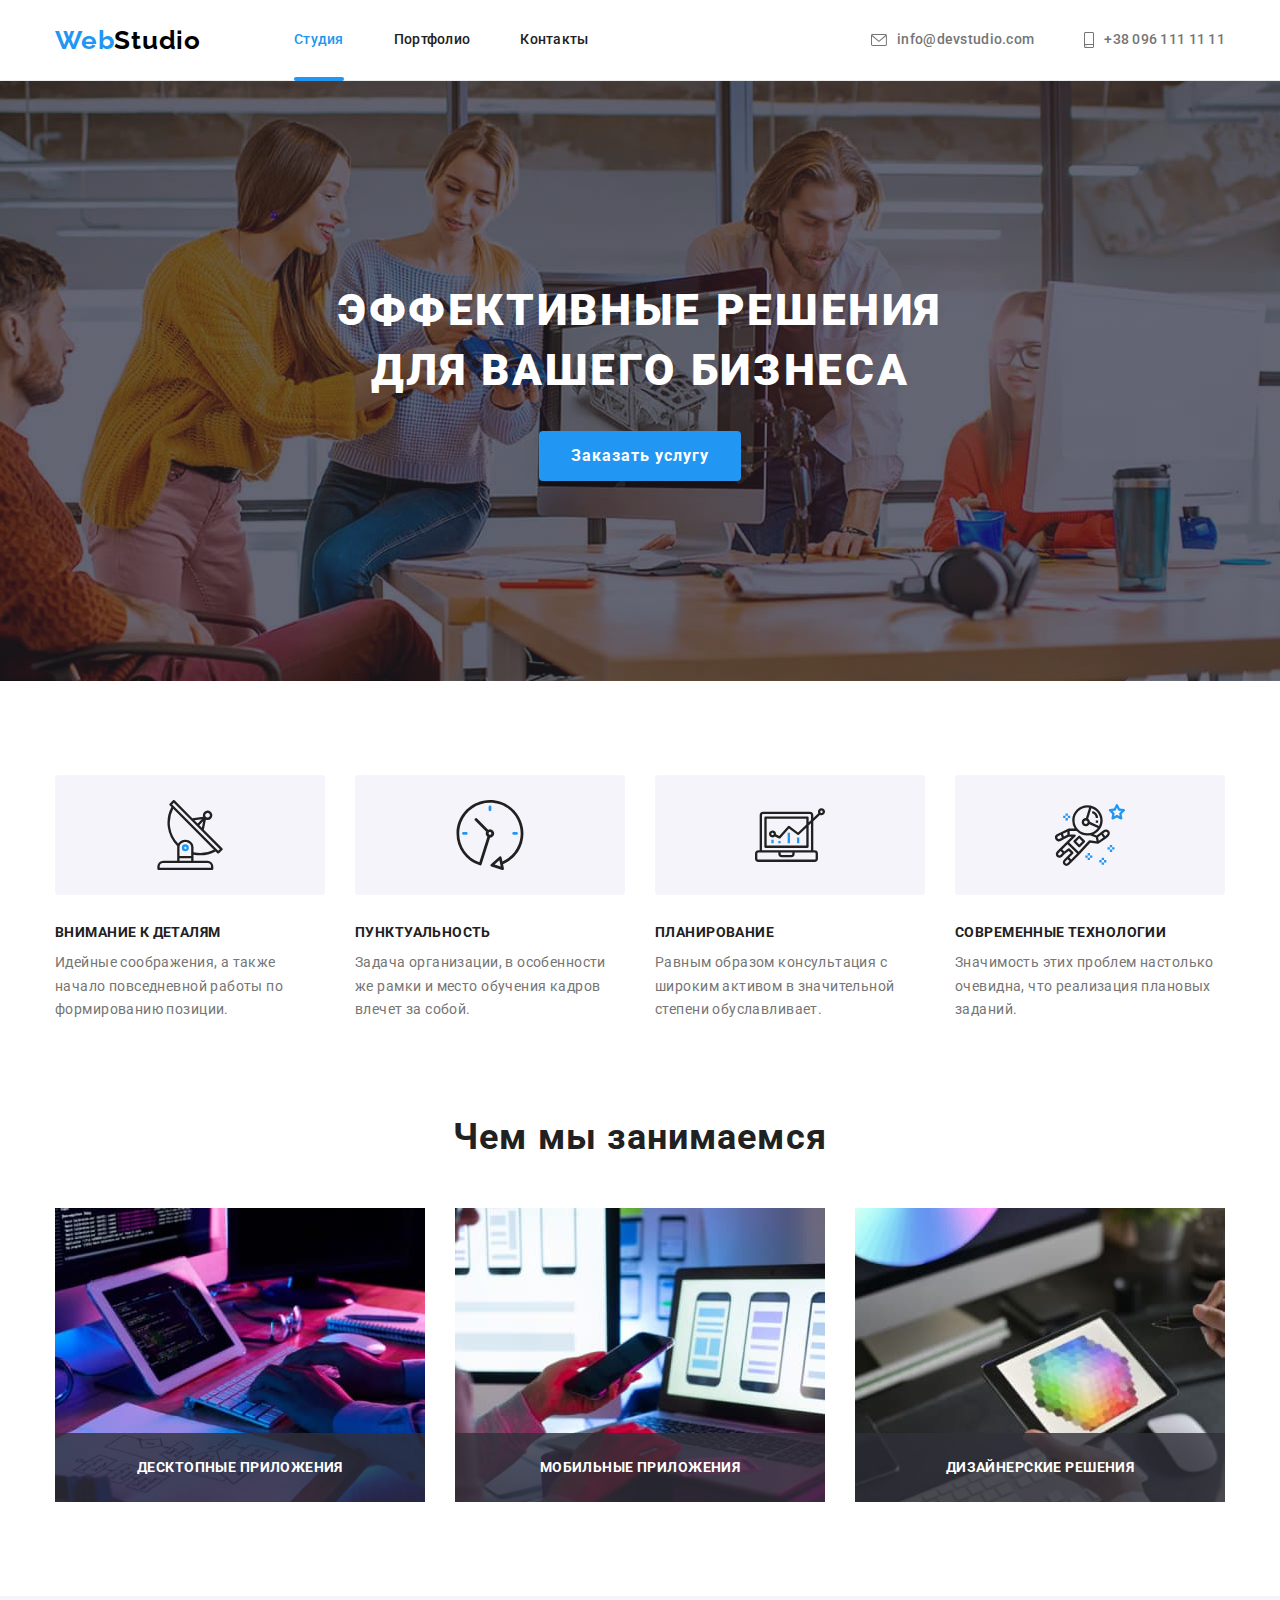
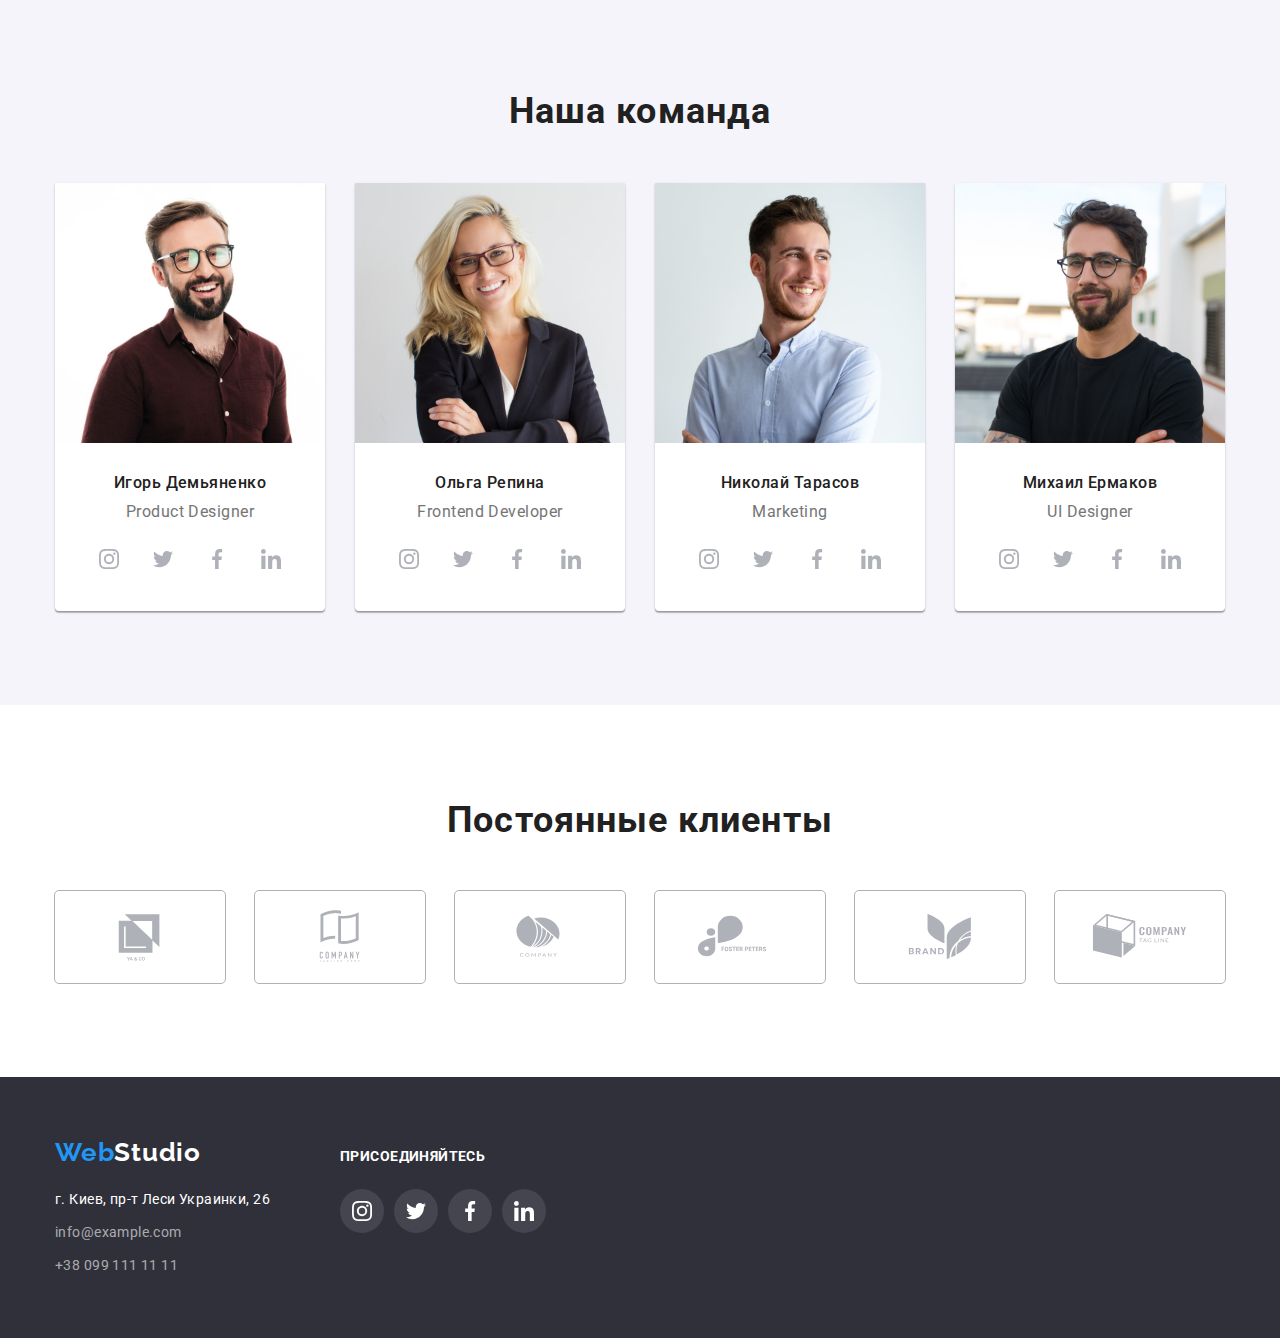
==== index.html @ f5978f8e "add files from previous home-work" ====
<!DOCTYPE html>
<html lang="ru">
<head>
    <meta charset="UTF-8">
    <meta http-equiv="X-UA-Compatible" content="IE=edge">
    <meta name="viewport" content="width=device-width, initial-scale=1.0">
    <title>Студия</title>
    <link rel="preconnect" href="https://fonts.googleapis.com">
    <link rel="preconnect" href="https://fonts.gstatic.com" crossorigin>
    <link href="https://fonts.googleapis.com/css2?family=Raleway:wght@700&family=Roboto:wght@400;500;700;900&display=swap"
        rel="stylesheet">
    <link rel="stylesheet" href="https://cdnjs.cloudflare.com/ajax/libs/modern-normalize/1.1.0/modern-normalize.css"
        integrity="sha512-Y0MM+V6ymRKN2zStTqzQ227DWhhp4Mzdo6gnlRnuaNCbc+YN/ZH0sBCLTM4M0oSy9c9VKiCvd4Jk44aCLrNS5Q=="
        crossorigin="anonymous" referrerpolicy="no-referrer" />
    <link rel="stylesheet" href="./css/styles.css" />
</head>
<body>
    <!--Шапка документа-->
    <header class="header">
        <div class="container container-header">
            <nav class="header-nav">
                <a lang=en class="link header-logo" href="/"> <span class="web-logo">Web</span>Studio</a>
                <ul class="list site-nav-list">
                    <li class="item header-item"><a class="link header-link header-link-active" href="./index.html">Студия</a></li>
                    <li class="item header-item"><a class="link header-link" href="./portfolio.html">Портфолио</a></li>
                    <li class="item header-item"><a class="link header-link" href="#contacts">Контакты</a></li>
                </ul>
            </nav>
            <a class="link link-contacts-header" href="mailto:info@devstudio.com">
                <svg class="contacts-header-icon" width="16" height="12">
                    <use href="./images/icons.svg#icon-envelope">
                    </use>
                </svg>
                info@devstudio.com</a>
            <a class="link link-contacts-header" href="tel:+380961111111 ">
                <svg class="contacts-header-icon" width="10" height="16">
                    <use href="./images/icons.svg#icon-smartphone">
                    </use>
                </svg>
                +38 096 111 11 11</a>
        </div>
    </header>
    <main class="main">
        <!--Герой-->
        <section class="section hero">
            <div class="container">
                <h1 class="hero-h1">Эффективные решения для вашего бизнеса</h1>
                <button type="button" class="btn hero-btn" data-modal-open>Заказать услугу</button>
            </div>
        </section>
        <!--Преимущества-->
        <section class="section advantages">
            <div class="container">
                <h2 class="visually-hidden">Наши преимущества</h2>
                <ul class="list advantages-list">
                    <li class="item advantages-item">
                        <div class="icon-container">
                            <svg class="advantages-icon" width="70" height="70">
                                <use href="./images/icons.svg#icon-antenna">
                                </use>
                            </svg>
                        </div>
                        <h3 class="advantages-title">Внимание к деталям</h3>
                        <p class="advantages-paragraph">Идейные соображения, а также начало повседневной работы по формированию позиции.</p>
                    </li>
                    <li class="item advantages-item">
                        <div class="icon-container">
                            <svg class="advantages-icon" width="70" height="70">
                                <use href="./images/icons.svg#icon-clock">
                                </use>
                            </svg>
                        </div>
                        <h3 class="advantages-title">Пунктуальность</h3>
                        <p class="advantages-paragraph">Задача организации, в особенности же рамки и место обучения кадров влечет за собой.</p>
                    </li>
                    <li class="item advantages-item">
                        <div class="icon-container">
                            <svg class="advantages-icon" width="70" height="70">
                                <use href="./images/icons.svg#icon-diagram">
                                </use>
                            </svg>
                        </div>
                        <h3 class="advantages-title">Планирование</h3>
                        <p class="advantages-paragraph">Равным образом консультация с широким активом в значительной степени обуславливает.</p>
                    </li>
                    <li class="item advantages-item">
                        <div class="icon-container">
                            <svg class="advantages-icon" width="70" height="70">
                                <use href="./images/icons.svg#icon-astronaut">
                                </use>
                            </svg>
                        </div>
                        <h3 class="advantages-title">Современные технологии</h3>
                        <p class="advantages-paragraph">Значимость этих проблем настолько очевидна, что реализация плановых заданий.</p>
                    </li>
                </ul>
            </div>
        </section>
        <!--Чем занимаемся-->
        <section class="section what-we-do">
            <div class="container">
                <h2 class="what-we-do-title">Чем мы занимаемся</h2>
                <ul class="list what-we-do-list">
                    <li class="item what-we-do-item">
                        <img src="images/1.jpg" alt="код" width="370">
                        <p class="what-we-do-text">
                            Десктопные приложения
                        </p>
                    </li>
                    <li class="item what-we-do-item">
                        <img src="./images/2.jpg" alt="макет" width="370">
                        <p class="what-we-do-text">
                            Мобильные приложения
                        </p>
                    </li>
                    <li class="item what-we-do-item">
                        <img src="./images/3.jpg" alt="палитра" width="370">
                        <p class="what-we-do-text">
                            Дизайнерские решения
                        </p>
                    </li>
                </ul>
            </div>
        </section>
        <!--Команда-->
        <section class="section our-team">
            <div class="container">
                <h2 class="our-team-title">Наша команда</h2>
                <ul class="list our-team-list">
                    <li class="item our-team-item">
                        <img src="./images/crew-member-1.jpg" alt="Член команды №1" width="270">
                        <h3 class="our-team-member-name">Игорь Демьяненко</h3>
                        <p lang="en" class="our-team-member-profession">Product Designer<p>
                        <ul class="list team-social-list">
                            <li class="item team-social-item">
                                <a class="team-social-link" href="https://www.instagram.com/" target="_blank" rel="noopener noreferrer">
                                    <svg class="team-social-icon" width="20" height="20">
                                        <use href="images/icons.svg#icon-instagram"></use>
                                    </svg>
                                </a>
                            </li>
                            <li class="item team-social-item">
                                <a class="team-social-link" href="https://twitter.com/" target="_blank" rel="noopener noreferrer">
                                    <svg class="team-social-icon" width="20" height="20">
                                        <use href="images/icons.svg#icon-twitter"></use>
                                    </svg>
                                </a>
                            </li>
                            <li class="item team-social-item">
                                <a class="team-social-link" href="https://www.facebook.com/" target="_blank" rel="noopener noreferrer">
                                    <svg class="team-social-icon" width="20" height="20">
                                        <use href="images/icons.svg#icon-facebook"></use>
                                    </svg>
                                </a>
                            </li>
                            <li class="item team-social-item">
                                <a class="team-social-link" href="https://www.linkedin.com/" target="_blank" rel="noopener noreferrer">
                                    <svg class="team-social-icon" width="20" height="20">
                                        <use href="images/icons.svg#icon-linkedin"></use>
                                    </svg>
                                </a>
                            </li>
                        </ul>
                    </li>
                    <li class="item our-team-item">
                        <img src="./images/crew-member-2.jpg" alt="Член команды №2" width="270">
                        <h3 class="our-team-member-name">Ольга Репина</h3>
                        <p lang="en" class="our-team-member-profession">Frontend Developer</p>
                        <ul class="list team-social-list">
                            <li class="item team-social-item">
                                <a class="team-social-link" href="https://www.instagram.com/" target="_blank" rel="noopener noreferrer">
                                    <svg class="team-social-icon" width="20" height="20">
                                        <use href="images/icons.svg#icon-instagram"></use>
                                    </svg>
                                </a>
                            </li>
                            <li class="item team-social-item">
                                <a class="team-social-link" href="https://twitter.com/" target="_blank" rel="noopener noreferrer">
                                    <svg class="team-social-icon" width="20" height="20">
                                        <use href="images/icons.svg#icon-twitter"></use>
                                    </svg>
                                </a>
                            </li>
                            <li class="item team-social-item">
                                <a class="team-social-link" href="https://www.facebook.com/" target="_blank" rel="noopener noreferrer">
                                    <svg class="team-social-icon" width="20" height="20">
                                        <use href="images/icons.svg#icon-facebook"></use>
                                    </svg>
                                </a>
                            </li>
                            <li class="item team-social-item">
                                <a class="team-social-link" href="https://www.linkedin.com/" target="_blank" rel="noopener noreferrer">
                                    <svg class="team-social-icon" width="20" height="20">
                                        <use href="images/icons.svg#icon-linkedin"></use>
                                    </svg>
                                </a>
                        </li>
                        </ul>
                    </li>
                    <li class="item our-team-item">
                        <img src="./images/crew-member-3.jpg" alt="Член команды №3" width="270">
                        <h3 class="our-team-member-name">Николай Тарасов</h3>
                        <p lang="en" class="our-team-member-profession">Marketing</p>
                        <ul class="list team-social-list">
                            <li class="item team-social-item">
                                <a class="team-social-link" href="https://www.instagram.com/" target="_blank" rel="noopener noreferrer">
                                    <svg class="team-social-icon" width="20" height="20">
                                        <use href="images/icons.svg#icon-instagram"></use>
                                    </svg>
                                </a>
                            </li>
                            <li class="item team-social-item">
                                <a class="team-social-link" href="https://twitter.com/" target="_blank" rel="noopener noreferrer">
                                    <svg class="team-social-icon" width="20" height="20">
                                        <use href="images/icons.svg#icon-twitter"></use>
                                    </svg>
                                </a>
                            </li>
                            <li class="item team-social-item">
                                <a class="team-social-link" href="https://www.facebook.com/" target="_blank" rel="noopener noreferrer">
                                    <svg class="team-social-icon" width="20" height="20">
                                        <use href="images/icons.svg#icon-facebook"></use>
                                    </svg>
                                </a>
                            </li>
                            <li class="item team-social-item">
                                <a class="team-social-link" href="https://www.linkedin.com/" target="_blank" rel="noopener noreferrer">
                                    <svg class="team-social-icon" width="20" height="20">
                                        <use href="images/icons.svg#icon-linkedin"></use>
                                    </svg>
                                </a>
                            </li>
                        </ul>
                    </li>
                    <li class="item our-team-item">
                        <img src="./images/crew-member-4.jpg" alt="Член команды №4" width="270">
                        <h3 class="our-team-member-name">Михаил Ермаков</h3>
                        <p lang="en" class="our-team-member-profession">UI Designer</p>
                        <ul class="list team-social-list">
                            <li class="item team-social-item">
                                <a class="team-social-link" href="https://www.instagram.com/" target="_blank" rel="noopener noreferrer">
                                    <svg class="team-social-icon" width="20" height="20">
                                        <use href="images/icons.svg#icon-instagram"></use>
                                    </svg>
                                </a>
                            </li>
                            <li class="item team-social-item">
                                <a class="team-social-link" href="https://twitter.com/" target="_blank" rel="noopener noreferrer">
                                    <svg class="team-social-icon" width="20" height="20">
                                        <use href="images/icons.svg#icon-twitter"></use>
                                    </svg>
                                </a>
                            </li>
                            <li class="item team-social-item">
                                <a class="team-social-link" href="https://www.facebook.com/" target="_blank" rel="noopener noreferrer">
                                    <svg class="team-social-icon" width="20" height="20">
                                        <use href="images/icons.svg#icon-facebook"></use>
                                    </svg>
                                </a>
                            </li>
                            <li class="item team-social-item">
                                <a class="team-social-link" href="https://www.linkedin.com/" target="_blank" rel="noopener noreferrer">
                                    <svg class="team-social-icon" width="20" height="20">
                                        <use href="images/icons.svg#icon-linkedin"></use>
                                    </svg>
                                </a>
                            </li>
                        </ul>
                    </li>
                </ul>
            </div>
        </section>
        <!--Клиенты-->
        <section class="section clients">
            <div class="container">
                <h2 class="clients-title">Постоянные клиенты</h2>
                <ul class="list clients-list">
                    <li class="item clients-item">
                        <a class ="link clients-link" href="/" target="_blank" rel="noopener noreferrer">
                             <svg class="clients-icon" width="106" height="60">
                                <use href="./images/icons.svg#icon-ya-and-co"></use>
                            </svg>
                        </a>
                    </li>
                    <li class="item clients-item">
                        <a class="link clients-link" href="/" target="_blank" rel="noopener noreferrer">
                            <svg class="clients-icon" width="106" height="60">
                                <use href="./images/icons.svg#icon-tag-line-here"></use>
                            </svg>
                        </a>
                    </li><li class="item clients-item">
                        <a class="link clients-link" href="/" target="_blank" rel="noopener noreferrer">
                            <svg class="clients-icon" width="106" height="60">
                                <use href="./images/icons.svg#icon-company"></use>
                            </svg>
                        </a>
                    </li><li class="item clients-item">
                        <a class="link clients-link" href="/" target="_blank" rel="noopener noreferrer">
                            <svg class="clients-icon" width="106" height="60">
                                <use href="./images/icons.svg#icon-foster-peters"></use>
                            </svg>
                        </a>
                    </li><li class="item clients-item">
                        <a class="link clients-link" href="/" target="_blank" rel="noopener noreferrer">
                            <svg class="clients-icon" width="106" height="60">
                                <use href="./images/icons.svg#icon-brand"></use>
                            </svg>
                        </a>
                    </li><li class="item clients-item">
                        <a class="link clients-link" href="/" target="_blank" rel="noopener noreferrer">
                            <svg class="clients-icon" width="106" height="60">
                                <use href="./images/icons.svg#icon-tag-line-company"></use>
                            </svg>
                        </a>
                    </li>
                </ul>
            </div>
        </section>
    </main>
    <!--Футер-->
    <footer id="contacts" class="footer">
        <div class="container footer-container">
            <div>
                <a class="link footer-logo" href="/" lang=en><span class="web-logo">Web</span>Studio</a>
                <address class="footer-address">
                    <a class="link link-address-footer" href="https://goo.gl/maps/L61B1R2VTf1F4Kwa7" target="_blank" rel="noopener noreferrer">г. Киев, пр-т Леси Украинки, 26</a>
                    <a class="link link-contacts-footer" href="mailto:info@example.com">info@example.com</a>
                    <a class="link link-contacts-footer" href="tel:+380991111111">+38 099 111 11 11</a>
                </address>
            </div>
            <div class="join-us">
                <p class="join-us-title">Присоединяйтесь</p>
                <ul class="list footer-social-list">
                    <li class="item footer-social-item">
                        <a class="footer-social-link" href="https://www.instagram.com/" target="_blank" rel="noopener noreferrer">
                            <svg class="footer-social-icon" width="20" height="20">
                                <use href="images/icons.svg#icon-instagram"></use>
                            </svg>
                        </a>
                    </li>
                    <li class="item footer-social-item">
                        <a class="footer-social-link" href="https://twitter.com/" target="_blank" rel="noopener noreferrer">
                            <svg class="footer-social-icon" width="20" height="20">
                                <use href="images/icons.svg#icon-twitter"></use>
                            </svg>
                        </a>
                    </li>
                    <li class="item footer-social-item">
                        <a class="footer-social-link" href="https://www.facebook.com/" target="_blank" rel="noopener noreferrer">
                            <svg class="footer-social-icon" width="20" height="20">
                                <use href="images/icons.svg#icon-facebook"></use>
                            </svg>
                        </a>
                    </li>
                    <li class="item footer-social-item">
                        <a class="footer-social-link" href="https://www.linkedin.com/" target="_blank" rel="noopener noreferrer">
                            <svg class="footer-social-icon" width="20" height="20">
                                <use href="images/icons.svg#icon-linkedin"></use>
                            </svg>
                        </a>
                    </li>
                </ul>
            </div>
        </div>
    </footer> 
    <!--Backdrop-->
    <div class="backdrop is-hidden" data-modal>
        <div class="modal">
            <button type="button" class="close-button" data-modal-close>
                <svg class="close-icon" width="16" height="16">
                    <use href="./images/icons.svg#icon-close">
                    </use>
                </svg>
            </button>
        </div>
    </div>
    <script src="./js/modal.js"></script>
</body>
</html>
---- css/styles.css ----
:root {
  --main-color: #212121;
  --background-color-main: #ffffff;
  --background-color-hero: #2f303a;
  --background-color-footer: #2f303a;
  --background-color-team: #f5f4fa;
  --btn-color-one: #2196f3;
  --btn-color-two: #f5f4fa;
  --active-page-color: #2196f3;
  --logo-color-one: #000000;
  --logo-color-two: #2196f3;
  --logo-color-three: #ffffff;
  --contact-header-color: #757575;
  --paragraph-color: #757575;
  --what-we-do-text-color: #ffffff;
  --portfolio-content-text: #ffffff;
  --accent-color-one: #188ce8;
  --accent-color-two: #2196f3;
  --h1-color: #ffffff;
  --contact-footer-color: rgba(255, 255, 255, 0.6);
  --address-footer-color: #ffffff;
  --button-text-color: #ffffff;
  --button-accent-bckgrnd: #188ce8;
  --icon-color-one: #afb1b8;
  --icon-color-two: #ffffff;
}

.container {
  width: 1200px;
  margin: 0 auto;
  padding-left: 15px;
  padding-right: 15px;
}
.link {
  text-decoration: none;
}
.visually-hidden {
  position: absolute;
  width: 1px;
  height: 1px;
  margin: -1px;
  padding: 0;
  overflow: hidden;
  border: 0;
  clip: rect(0 0 0 0);
}
h1,
h2,
h3,
h4,
h5,
h6,
p {
  margin: 0;
}
ul,
ol {
  list-style: none;
  margin: 0;
  padding: 0;
}
img {
  display: block;
}
.btn {
  cursor: pointer;
}
body {
  font-family: "Roboto", sans-serif;
  color: var(--main-color);
}
.section {
  padding-top: 94px;
  padding-bottom: 94px;
}

/* a:visited {
  text-decoration: none;
} */
/* --------------------------------------------STUDIO PAGE-------------------------------------- */
/* -------HEADER---------- */
.header {
  background-color: var(--background-color-main);
  border-bottom: 1px solid #ececec;
}
.container-header {
  display: flex;
  align-items: center;
}
.header-nav {
  display: flex;
  align-items: center;
}
.header-logo {
  font-family: "Raleway", sans-serif;
  font-weight: 700;
  font-size: 26px;
  line-height: 1.19;
  letter-spacing: 0.03em;
  color: var(--logo-color-one);
}
.web-logo {
  color: var(--logo-color-two);
}
.site-nav-list {
  display: flex;
  margin-left: 93px;
}
.site-nav-list .item:not(:last-child) {
  margin-right: 50px;
}
.header-link {
  padding: 32px 0;
  display: block;
  font-weight: 500;
  font-size: 14px;
  line-height: 1.14;
  letter-spacing: 0.02em;
  color: var(--main-color);
  transition: color 250ms cubic-bezier(0.4, 0, 0.2, 1);
}
.header-link:hover {
  color: var(--accent-color-one);
}
.header-link:focus {
  color: var(--accent-color-one);
}
.header-link-active {
  position: relative;
  color: var(--active-page-color);
}
.header-link-active::after {
  content: "";
  position: absolute;
  bottom: -1px;
  left: 0;
  width: 100%;
  height: 4px;
  border-radius: 2px;
  background-color: var(--active-page-color);
}
.link-contacts-header {
  display: inline-flex;
  align-items: center;
  font-weight: 500;
  font-size: 14px;
  line-height: 1.14;
  letter-spacing: 0.02em;
  color: var(--contact-header-color);
  margin-left: auto;
  transition: color 250ms cubic-bezier(0.4, 0, 0.2, 1);
}

.contacts-header-icon {
  margin-right: 10px;
  fill: var(--contact-header-color);
  transition: fill 250ms cubic-bezier(0.4, 0, 0.2, 1);
}
.link-contacts-header + .link-contacts-header {
  margin-left: 50px;
}
.link-contacts-header:hover,
.link-contacts-header:focus {
  color: var(--accent-color-two);
}

.link-contacts-header:hover .contacts-header-icon,
.link-contacts-header:focus .contacts-header-icon {
  fill: var(--accent-color-two);
}

/* ------HERO------- */
.hero {
  margin: 0 auto;
  padding-top: 200px;
  padding-bottom: 200px;
  max-width: 1600px;
  background-color: var(--background-color-hero);
  background-image: linear-gradient(
      to right,
      rgba(47, 48, 58, 0.4),
      rgba(47, 48, 58, 0.4)
    ),
    url(../images/hero.jpg);
  background-size: cover;
  background-repeat: no-repeat;
  background-position: center;
  text-align: center;
}
.hero-h1 {
  margin: 0 auto 30px;
  width: 696px;
  font-weight: 900;
  font-size: 44px;
  line-height: 1.36;
  letter-spacing: 0.06em;
  text-transform: uppercase;
  color: var(--h1-color);
}
.hero-btn {
  padding: 10px 32px;
  min-width: 200px;
  min-height: 50px;
  background: var(--btn-color-one);
  font-family: inherit;
  font-weight: 700;
  font-size: 16px;
  line-height: 1.87;
  color: var(--button-text-color);
  letter-spacing: 0.06em;
  box-shadow: 0px 4px 4px rgba(0, 0, 0, 0.15);
  border-radius: 4px;
  border-style: none;
  transition: background-color 250ms cubic-bezier(0.4, 0, 0.2, 1);
}
.hero-btn:hover {
  background-color: var(--button-accent-bckgrnd);
}
.hero-btn:focus {
  background-color: var(--button-accent-bckgrnd);
}
/* -------ADVANTAGES------- */
.advantages-list {
  display: flex;
  flex-wrap: wrap;
}
.advantages-item {
  width: 270px;
  margin-right: 30px;
}
.advantages-item:nth-child(4n) {
  margin-right: 0;
}
.icon-container {
  display: flex;
  align-items: center;
  justify-content: center;
  height: 120px;
  margin-bottom: 30px;
  background-color: var(--background-color-team);
  border-radius: 4px;
}
.advantages-title {
  margin-bottom: 10px;
  font-size: 14px;
  line-height: 1.14;
  letter-spacing: 0.03em;
  text-transform: uppercase;
}
.advantages-paragraph {
  font-size: 14px;
  line-height: 1.71;
  letter-spacing: 0.03em;
  color: var(--paragraph-color);
}
/* -------WHAT WE DO LIST------- */
.what-we-do {
  padding-top: 0;
  background-color: var(--background-color-main);
}
.what-we-do-title {
  margin-bottom: 50px;
  font-size: 36px;
  line-height: 1.17;
  text-align: center;
  letter-spacing: 0.03em;
}
.what-we-do-list {
  display: flex;
  flex-wrap: wrap;
}
.what-we-do-item {
  position: relative;
  margin-right: 30px;
}
.what-we-do-item:nth-child(3n) {
  margin-right: 0;
}
.what-we-do-text {
  position: absolute;
  bottom: 0;
  left: 0;
  width: 100%;
  padding-top: 27px;
  padding-bottom: 27px;
  background-color: rgba(47, 48, 58, 0.8);

  font-weight: 700;
  font-size: 14px;
  line-height: 1.14;
  text-align: center;
  letter-spacing: 0.03em;
  text-transform: uppercase;
  color: var(--what-we-do-text-color);
}
/* -------TEAM SQUAD------- */
.our-team {
  background-color: #f5f4fa;
}
.our-team-title {
  margin-bottom: 50px;
  font-size: 36px;
  line-height: 1.17;
  text-align: center;
  letter-spacing: 0.03em;
}
.our-team-list {
  display: flex;
  flex-wrap: wrap;
  margin: 0 auto;
}
.our-team-item {
  width: 270px;
  margin-right: 30px;

  background-color: var(--background-color-main);
  box-shadow: 0px 1px 3px rgba(0, 0, 0, 0.12), 0px 1px 1px rgba(0, 0, 0, 0.14),
    0px 2px 1px rgba(0, 0, 0, 0.2);
  border-radius: 0px 0px 4px 4px;
}
.our-team-item:nth-child(4n) {
  margin-right: 0;
}
.our-team-member-name {
  margin: 30px auto 10px;
  font-weight: 500;
  font-size: 16px;
  line-height: 1.19;
  text-align: center;
  letter-spacing: 0.03em;
}
.our-team-member-profession {
  font-size: 16px;
  line-height: 1.19;
  text-align: center;
  letter-spacing: 0.03em;
  color: var(--paragraph-color);
}
.team-social-list {
  display: flex;
  justify-content: center;
  margin-top: 16px;
  margin-left: auto;
  margin-right: auto;
  margin-bottom: 30px;
}
.team-social-item + .team-social-item {
  margin-left: 10px;
}
.team-social-link {
  width: 44px;
  height: 44px;
  display: flex;
  justify-content: center;
  align-items: center;
  border-radius: 50%;
  transition: background-color 250ms cubic-bezier(0.4, 0, 0.2, 1);
}
.team-social-icon {
  fill: var(--icon-color-one);
  transition: fill 250ms cubic-bezier(0.4, 0, 0.2, 1);
}
.team-social-link:focus,
.team-social-link:hover {
  background-color: var(--accent-color-two);
}
.team-social-link:focus .team-social-icon,
.team-social-link:hover .team-social-icon {
  fill: #ffffff;
}
/* ------CLIENTS----- */
.clients-title {
  font-size: 36px;
  line-height: 1.17;
  text-align: center;
  letter-spacing: 0.03em;
  margin-bottom: 50px;
}

.clients-list {
  display: flex;
  flex-wrap: wrap;
  margin-top: 50px;
}
.clients-item {
  display: flex;
  justify-content: center;
  align-items: center;
  width: calc(100% / 6 - (30px - 30px / 6));
  min-height: 92px;
  margin-right: 30px;
  margin-bottom: 30px;
}
.clients-item:nth-child(6n) {
  margin-right: 0;
}
.clients-item:nth-last-child(-n + 6) {
  margin-bottom: 0;
}
.clients-link {
  width: 100%;
  min-height: 100%;
  display: flex;
  justify-content: center;
  align-items: center;
  outline: 1px solid var(--icon-color-one);
  border-radius: 4px;
  transition: outline 250ms cubic-bezier(0.4, 0, 0.2, 1);
}
.clients-icon {
  fill: var(--icon-color-one);
  transition: fill 250ms cubic-bezier(0.4, 0, 0.2, 1);
}
.clients-link:focus,
.clients-link:hover {
  outline: 1px solid var(--accent-color-two);
}
.clients-link:focus .clients-icon,
.clients-link:hover .clients-icon {
  fill: var(--accent-color-two);
}
/* ----------FOOTER------------ */
.footer {
  background-color: var(--background-color-footer);
  padding: 60px 0;
}
.footer-container {
  display: flex;
  align-items: baseline;
}
.footer-logo {
  display: block;
  margin-bottom: 20px;
  font-family: "Raleway", sans-serif;
  font-weight: 700;
  font-size: 26px;
  line-height: 1.19;
  letter-spacing: 0.03em;
  color: var(--logo-color-three);
}
.footer-address .link:not(:last-child) {
  margin-bottom: 9px;
}
.link-address-footer {
  display: block;
  font-family: "Roboto", sans-serif;
  font-style: normal;
  font-size: 14px;
  line-height: 1.71;
  letter-spacing: 0.03em;
  color: var(--address-footer-color);
  transition: color 250ms cubic-bezier(0.4, 0, 0.2, 1);
}
.link-contacts-footer {
  display: block;
  font-family: "Roboto", sans-serif;
  font-style: normal;
  font-size: 14px;
  line-height: 1.71;
  letter-spacing: 0.03em;
  color: var(--contact-footer-color);
  transition: color 250ms cubic-bezier(0.4, 0, 0.2, 1);
}
.link-contacts-footer:hover,
.link-address-footer:hover {
  color: var(--accent-color-two);
}
.link-contacts-footer:focus,
.link-address-footer:focus {
  color: var(--accent-color-two);
}
.join-us {
  margin-left: 70px;
}
.join-us-title {
  margin-bottom: 20px;
  font-weight: bold;
  font-size: 14px;
  line-height: 1.71;
  letter-spacing: 0.03em;
  text-transform: uppercase;
  color: var(--h1-color);
}
.footer-social-list {
  display: flex;
  justify-content: center;
  margin-left: auto;
  margin-right: auto;
}
.footer-social-item + .footer-social-item {
  margin-left: 10px;
}
.footer-social-link {
  width: 44px;
  height: 44px;
  display: flex;
  justify-content: center;
  align-items: center;
  border-radius: 50%;
  background-color: rgba(255, 255, 255, 0.1);
  transition: background-color 250ms cubic-bezier(0.4, 0, 0.2, 1);
}
.footer-social-icon {
  fill: var(--icon-color-two);
}
.footer-social-link:focus,
.footer-social-link:hover {
  background-color: var(--accent-color-two);
}
/* ------------BACKDROP---------- */
.backdrop {
  position: fixed;
  top: 0;
  width: 100vw;
  height: 100vh;
  background-color: rgba(0, 0, 0, 0.2);
  transition: opacity 1000ms cubic-bezier(0.25, 0.57, 0.63, 0.92),
    visibility 1000ms cubic-bezier(0.25, 0.57, 0.63, 0.92);
}

.backdrop.is-hidden .modal {
  transform: translate(-50%, -50%) scale(0.2) rotate(0deg);
}
.modal {
  position: absolute;
  top: 50%;
  left: 50%;
  transform: translate(-50%, -50%) scale(1) rotate(360deg);
  width: 528px;
  min-height: 581px;
  background-color: var(--background-color-main);
  box-shadow: 0px 1px 3px rgba(0, 0, 0, 0.12), 0px 1px 1px rgba(0, 0, 0, 0.14),
    0px 2px 1px rgba(0, 0, 0, 0.2);
  border-radius: 4px;
  transition: transform 1000ms cubic-bezier(0.25, 0.57, 0.63, 0.92);
}
.close-button {
  position: absolute;
  top: 8px;
  right: 8px;
  display: flex;
  align-items: center;
  justify-content: center;
  width: 30px;
  height: 30px;
  border-radius: 50%;
  background: #ffffff;
  border: 1px solid rgba(0, 0, 0, 0.1);
  cursor: pointer;
}
.close-icon {
  fill: #000000;
}
.is-hidden {
  opacity: 0;
  visibility: hidden;
  pointer-events: none;
}

/* ------------------------------PORTFOLIO PAGE---------------------------------*/
.portfolio {
  background-color: var(--background-color-main);
}
.portfolio-filter-list {
  margin-bottom: 50px;
  display: flex;
  flex-wrap: wrap;
  justify-content: center;
}
.item-portfolio-btn:not(:last-child) {
  margin-right: 8px;
}
.portfolio-btn-filter {
  padding: 6px 22px;
  background: var(--btn-color-two);
  border-color: inherit;
  border-radius: 4px;
  font-family: inherit;
  color: inherit;
  font-weight: 500;
  font-size: 16px;
  line-height: 1.62;
  text-align: center;
  letter-spacing: 0.03em;
  border-radius: 4px;
  border-style: none;
  transition: color 250ms cubic-bezier(0.4, 0, 0.2, 1),
    background-color 250ms cubic-bezier(0.4, 0, 0.2, 1),
    box-shadow 250ms cubic-bezier(0.4, 0, 0.2, 1);
}
.portfolio-btn-filter:hover,
.portfolio-btn-filter:focus {
  background-color: var(--button-accent-bckgrnd);
  color: var(--button-text-color);
  box-shadow: 0px 3px 1px rgba(0, 0, 0, 0.1), 0px 1px 2px rgba(0, 0, 0, 0.08),
    0px 2px 2px rgba(0, 0, 0, 0.12);
}

.portfolio-content-list {
  display: flex;
  flex-wrap: wrap;
}
.portfolio-content-item {
  margin-right: 30px;
  margin-bottom: 30px;
  background: var(--background-color-main);
  outline: 1px solid #eeeeee;
}
.portfolio-content-item:nth-child(3n) {
  margin-right: 0;
}
.portfolio-content-item:nth-last-child(- n + 3) {
  margin-bottom: 0;
}
.portfolio-content-link {
  display: block;
  padding-bottom: 20px;
  transition: box-shadow 250ms cubic-bezier(0.4, 0, 0.2, 1);
}
.portfolio-content-link:hover,
.portfolio-content-link:focus {
  box-shadow: 0px 1px 1px rgba(0, 0, 0, 0.12), 0px 4px 4px rgba(0, 0, 0, 0.06),
    1px 4px 6px rgba(0, 0, 0, 0.16);
}
.portfolio-content-link:hover .portfolio-content-text {
  transform: translateY(0);
}
.portfolio-content-wrapper {
  position: relative;
  overflow: hidden;
}
.portfolio-img {
  margin-bottom: 20px;
}

.portfolio-content-text {
  position: absolute;
  top: 0;
  left: 0;
  height: 100%;
  padding: 63px 24px;
  font-size: 18px;
  line-height: 1.56;
  letter-spacing: 0.03em;
  color: var(--portfolio-content-text);
  background-color: rgba(33, 150, 243, 0.9);
  transform: translateY(100%);
  transition: transform 250ms cubic-bezier(0.4, 0, 0.2, 1);
  overflow: auto;
}
.portfolio-content-title {
  font-size: 18px;
  line-height: 2;
  letter-spacing: 0.06em;
  color: var(--main-color);
  margin-bottom: 4px;
  padding: 0 24px;
}
.portfolio-content-type {
  font-size: 16px;
  line-height: 1.87;
  letter-spacing: 0.03em;
  color: var(--paragraph-color);
  padding: 0 24px;
}
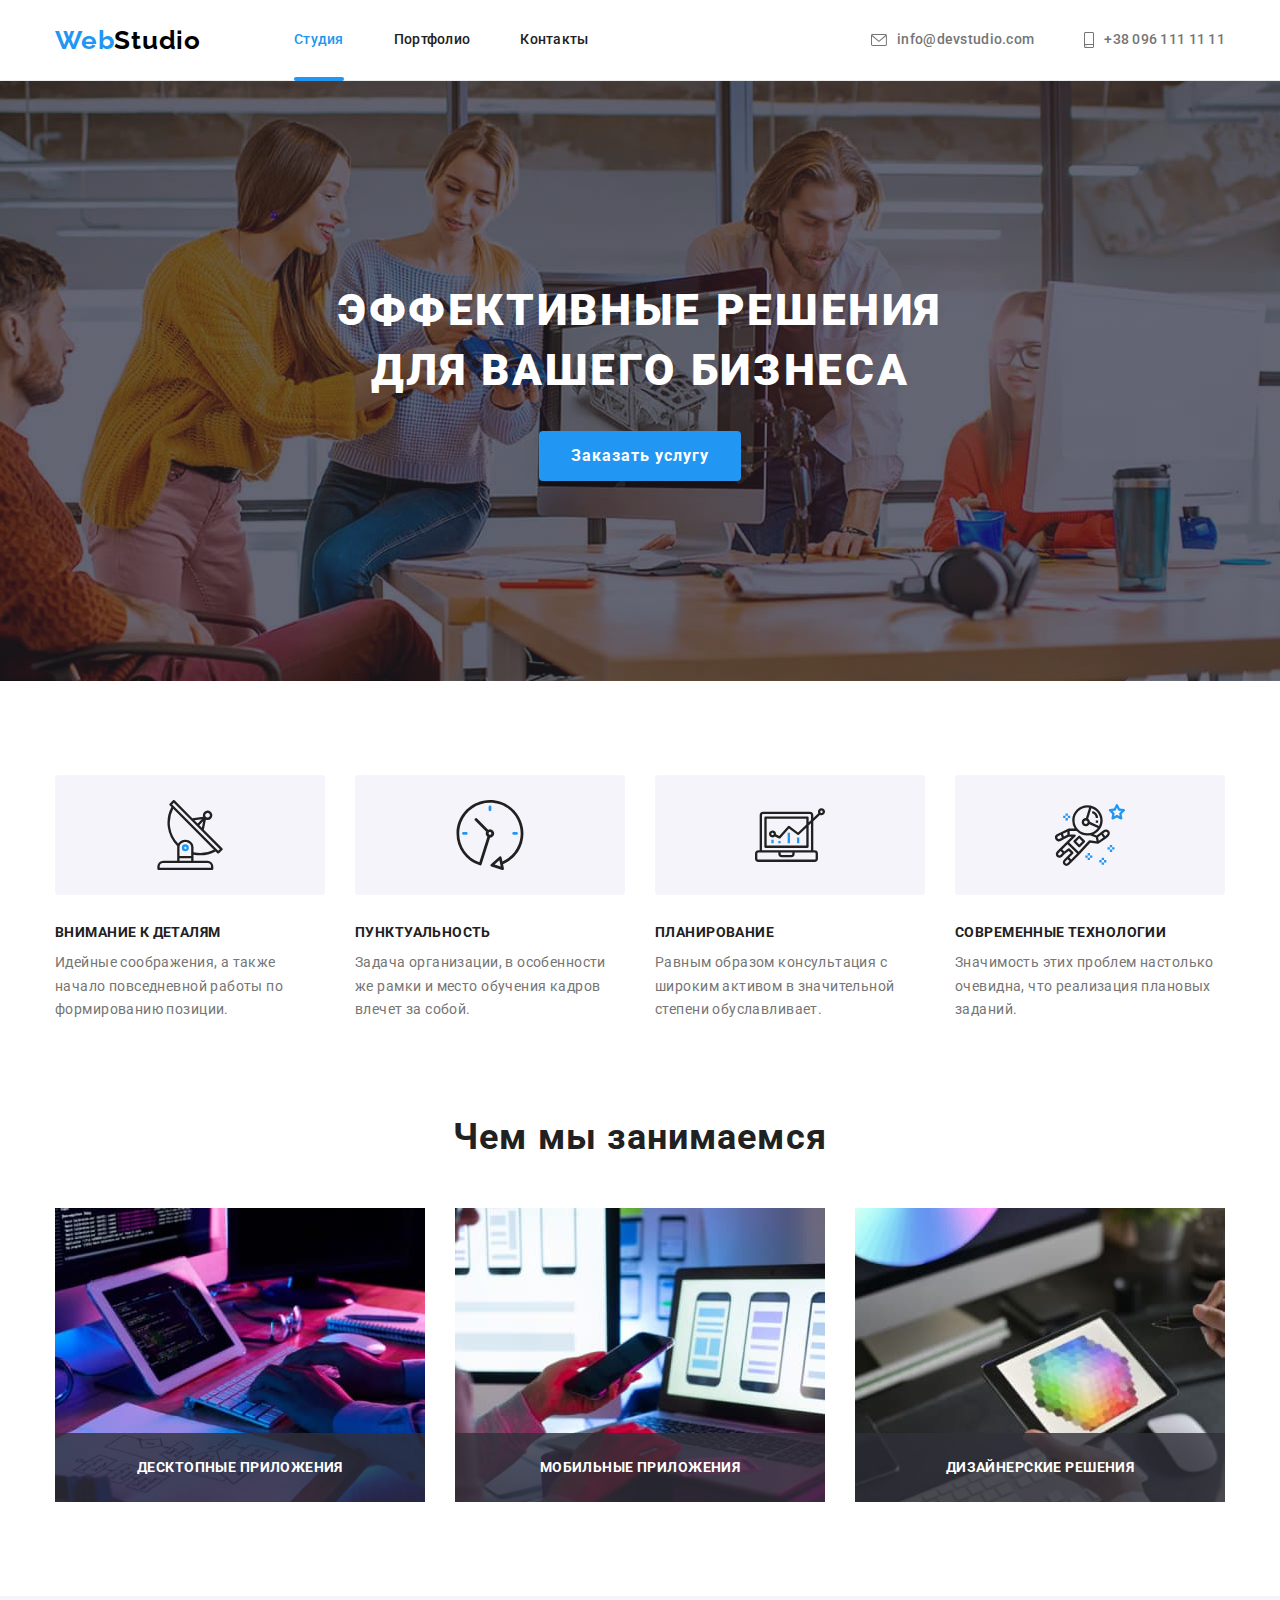
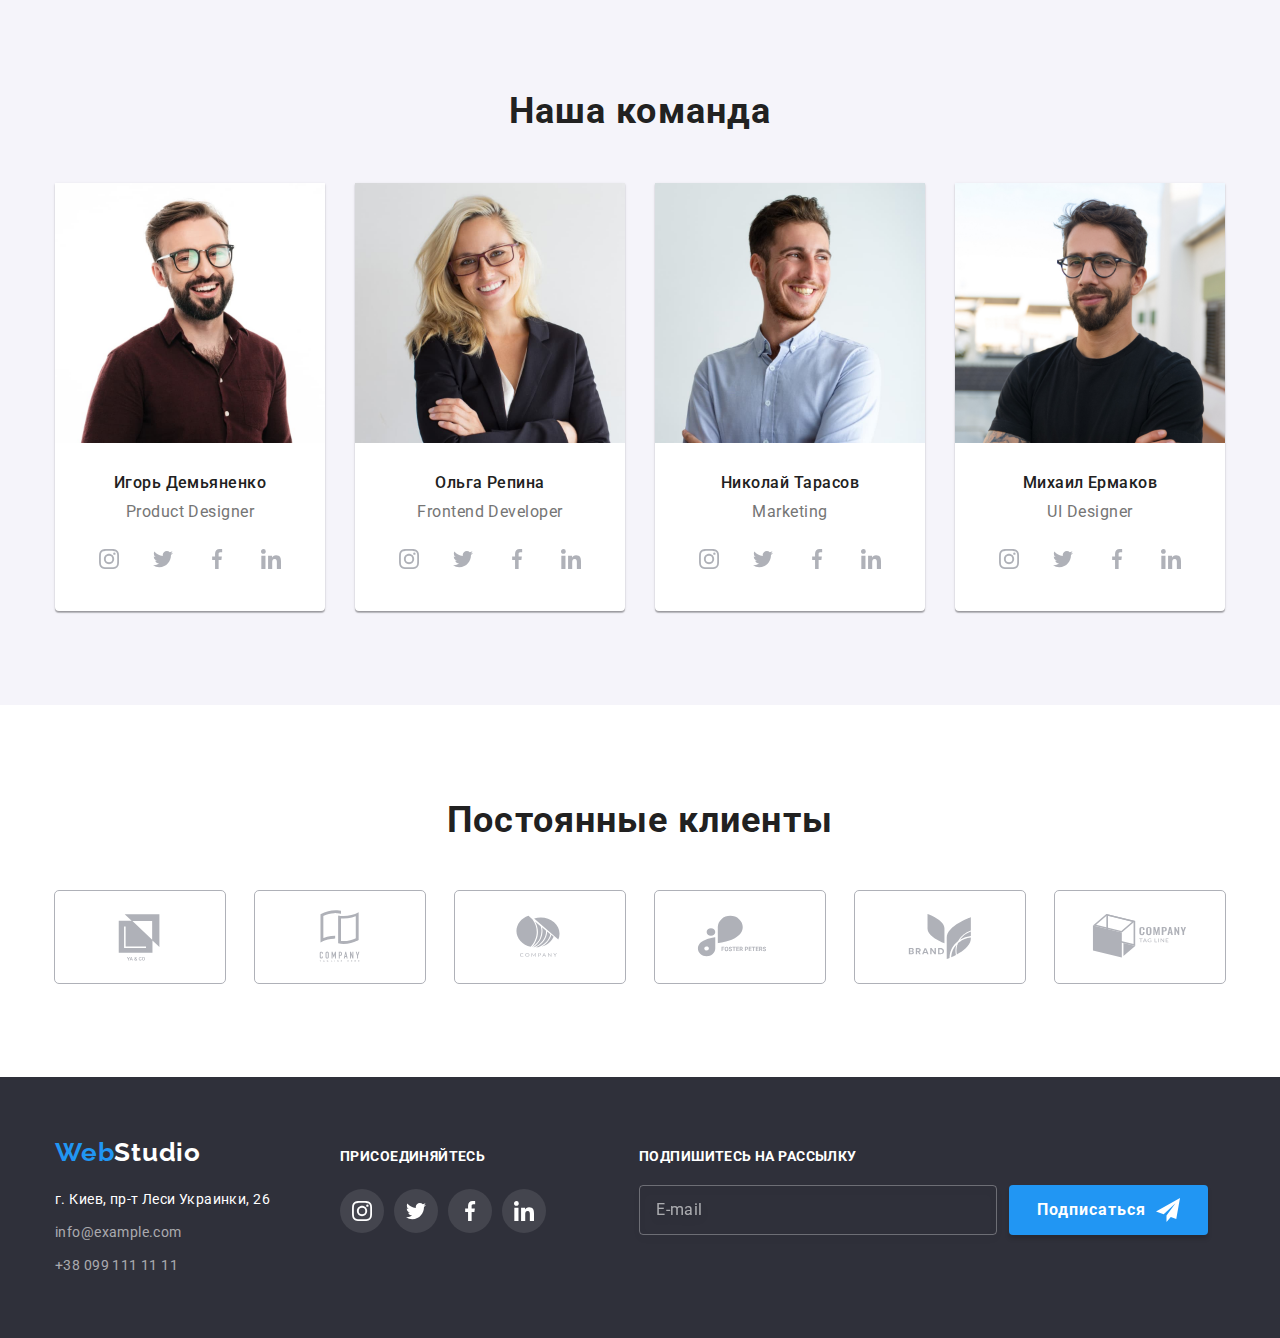
==== commit f4d42cce: "add form to footer" ====
--- a/index.html
+++ b/index.html
@@ -361,6 +361,22 @@
                     </li>
                 </ul>
             </div>
+            <div class="subscribe">
+                <form class="subscribe-form">
+                    <p class="subscribe-text">Подпишитесь на рассылку</p>
+                    <div class="subscribe-wrapper">
+                    <input class="subscribe-input" type="email" name="email" placeholder="E-mail">
+                        <button class="subscribe-btn" type="submit">
+                            <span class="subscribe-btn-text">
+                                Подписаться
+                            </span>
+                            <svg class="subscribe-icon" width="24" height="24">
+                                <use href="images/icons.svg#icon-send"></use>
+                            </svg>
+                        </button>
+                    </div>
+                </form>
+            </div>
         </div>
     </footer> 
     <!--Backdrop-->
--- a/css/styles.css
+++ b/css/styles.css
@@ -507,6 +507,77 @@
 .footer-social-link:hover {
   background-color: var(--accent-color-two);
 }
+.subscribe {
+  margin-left: 93px;
+}
+.subscribe-text {
+  font-weight: bold;
+  font-size: 14px;
+  line-height: 1.14;
+  letter-spacing: 0.03em;
+  text-transform: uppercase;
+  color: var(--h1-color);
+  margin-bottom: 20px;
+}
+.subscribe-wrapper {
+  display: flex;
+}
+.subscribe-input {
+  border: 1px solid rgba(255, 255, 255, 0.3);
+  filter: drop-shadow(0px 4px 4px rgba(0, 0, 0, 0.15));
+  border-radius: 4px;
+  background-color: transparent;
+  width: 358px;
+  height: 50px;
+  padding: 15px 16px;
+  outline: none;
+
+  font-size: 16px;
+  line-height: 1.25;
+  display: flex;
+  align-items: center;
+  letter-spacing: 0.03em;
+  color: rgba(255, 255, 255, 0.6);
+}
+.subscribe-input::placeholder {
+  font-size: 16px;
+  line-height: 1.25;
+  display: flex;
+  align-items: center;
+  letter-spacing: 0.03em;
+  color: rgba(255, 255, 255, 0.6);
+}
+
+.subscribe-btn {
+  display: flex;
+  flex-wrap: wrap-reverse;
+  align-items: center;
+  text-align: center;
+  margin-left: 12px;
+  height: 50px;
+  padding: 10px 28px;
+  background-color: var(--btn-color-one);
+  box-shadow: 0px 4px 4px rgba(0, 0, 0, 0.15);
+  border-radius: 4px;
+  border-style: none;
+  transition: background-color 250ms cubic-bezier(0.4, 0, 0.2, 1);
+  cursor: pointer;
+}
+.subscribe-btn:hover,
+.subscribe-btn:focus {
+  background-color: var(--button-accent-bckgrnd);
+}
+.subscribe-btn-text {
+  font-weight: bold;
+  font-size: 16px;
+  line-height: 1.87;
+  letter-spacing: 0.06em;
+  color: var(--button-text-color);
+  margin-right: 10px;
+}
+.subscribe-icon {
+  fill: var(--icon-color-two);
+}
 /* ------------BACKDROP---------- */
 .backdrop {
   position: fixed;
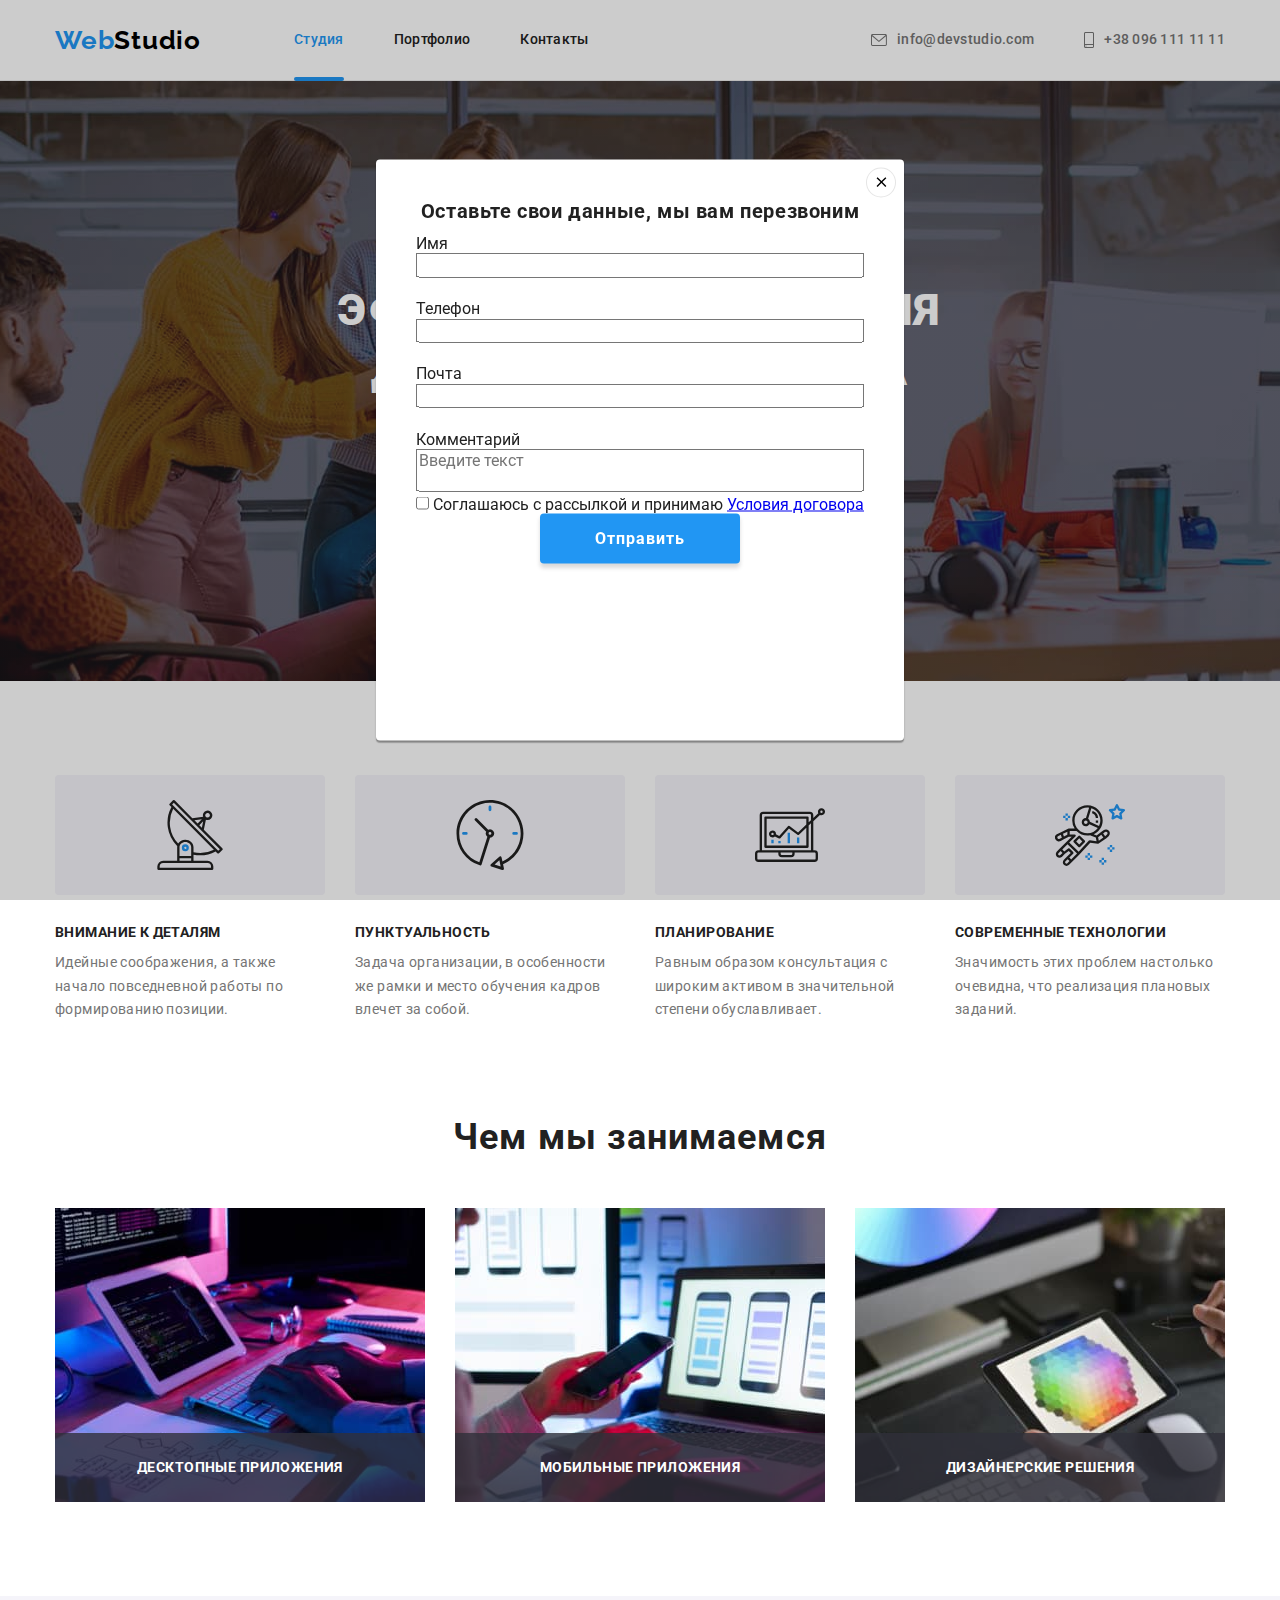
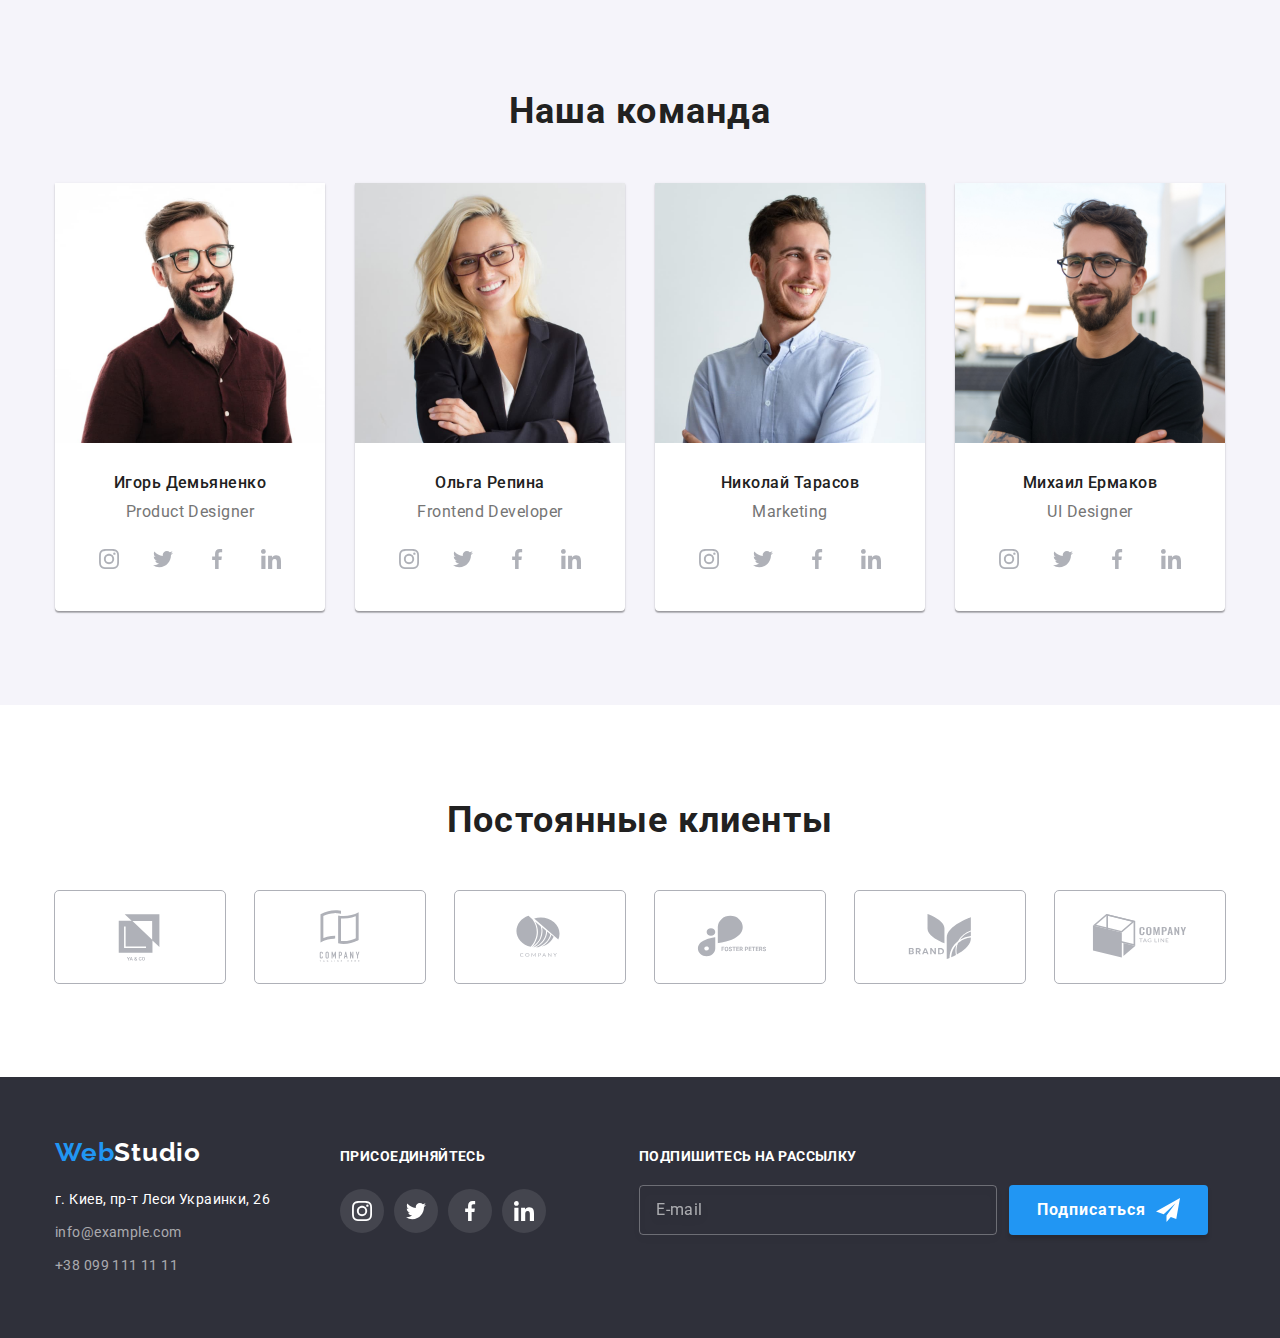
==== commit 06ed716d: "add markup to form and styles to form button" ====
--- a/index.html
+++ b/index.html
@@ -380,7 +380,7 @@
         </div>
     </footer> 
     <!--Backdrop-->
-    <div class="backdrop is-hidden" data-modal>
+    <div class="backdrop" data-modal>
         <div class="modal">
             <button type="button" class="close-button" data-modal-close>
                 <svg class="close-icon" width="16" height="16">
@@ -388,6 +388,43 @@
                     </use>
                 </svg>
             </button>
+            <form class="form" action="#">
+                <b class="form-head">Оставьте свои данные, мы вам перезвоним</b>
+                <label class="form-label" for="user-name">Имя</label>
+                <div class="form-field">
+                    <input class="form-field-input" type="text" name="user_name" id="user_name">
+                    <svg class="form-field-icon" width="18" height="18">
+                        <use>
+
+                        </use>
+                    </svg>
+                </div>
+                <label class="form-label" for="user-tel">Телефон</label>
+                <div class="form-field">
+                    <input class="form-field-input" type="tel" name="user_tel" id="user_tel">
+                    <svg class="form-field-icon" width="18" height="18">
+                        <use>
+
+                        </use>
+                    </svg>
+                </div>
+                <label class="form-label" for="user_email">Почта</label>
+                <div class="form-field">
+                    <input class="form-field-input" type="email" name="user_email" id="user_email">
+                    <svg class="form-field-icon" width="18" height="18">
+                        <use>
+
+                        </use>
+                    </svg>
+                </div>
+                <label class="form-label" for="user_comment">Комментарий</label>
+                <textarea class="form-comment" name="user_comment" id="user_comment" placeholder="Введите текст"></textarea>
+                <label class="form-label" for="agreement_acception">
+                    <input type="checkbox" id="agreement_acception" name="agreement_acception" value="agreement_accept">
+                    <span>Соглашаюсь с рассылкой и принимаю</span> 
+                    <a href="#">Условия договора</a></label>
+                <button class="form-btn" type="submit">Отправить</button>
+            </form>
         </div>
     </div>
     <script src="./js/modal.js"></script>
--- a/css/styles.css
+++ b/css/styles.css
@@ -599,6 +599,7 @@
   transform: translate(-50%, -50%) scale(1) rotate(360deg);
   width: 528px;
   min-height: 581px;
+  padding: 40px;
   background-color: var(--background-color-main);
   box-shadow: 0px 1px 3px rgba(0, 0, 0, 0.12), 0px 1px 1px rgba(0, 0, 0, 0.14),
     0px 2px 1px rgba(0, 0, 0, 0.2);
@@ -628,6 +629,53 @@
   pointer-events: none;
 }
 
+/* .form {
+  display: flex;
+  flex-direction: column;
+  flex-wrap: wrap;
+} */
+
+.form-head {
+  display: block;
+  margin-bottom: 12px;
+  font-size: 20px;
+  line-height: 23px;
+  text-align: center;
+  letter-spacing: 0.03em;
+}
+
+.form-label {
+}
+
+.form-field-input {
+  width: 100%;
+}
+.form-comment {
+  width: 100%;
+  resize: none;
+}
+.form-btn {
+  display: block;
+  margin: 0 auto;
+  padding: 10px 55px;
+  background: #2196f3;
+  box-shadow: 0px 4px 4px rgba(0, 0, 0, 0.15);
+  border-radius: 4px;
+  font-weight: bold;
+  font-size: 16px;
+  line-height: 1.87;
+  display: flex;
+  align-items: center;
+  text-align: center;
+  letter-spacing: 0.06em;
+  color: var(--button-text-color);
+  border-style: none;
+  transition: background-color 250ms cubic-bezier(0.4, 0, 0.2, 1);
+}
+.form-btn:hover,
+.form-btn:focus {
+  background-color: var(--button-accent-bckgrnd);
+}
 /* ------------------------------PORTFOLIO PAGE---------------------------------*/
 .portfolio {
   background-color: var(--background-color-main);
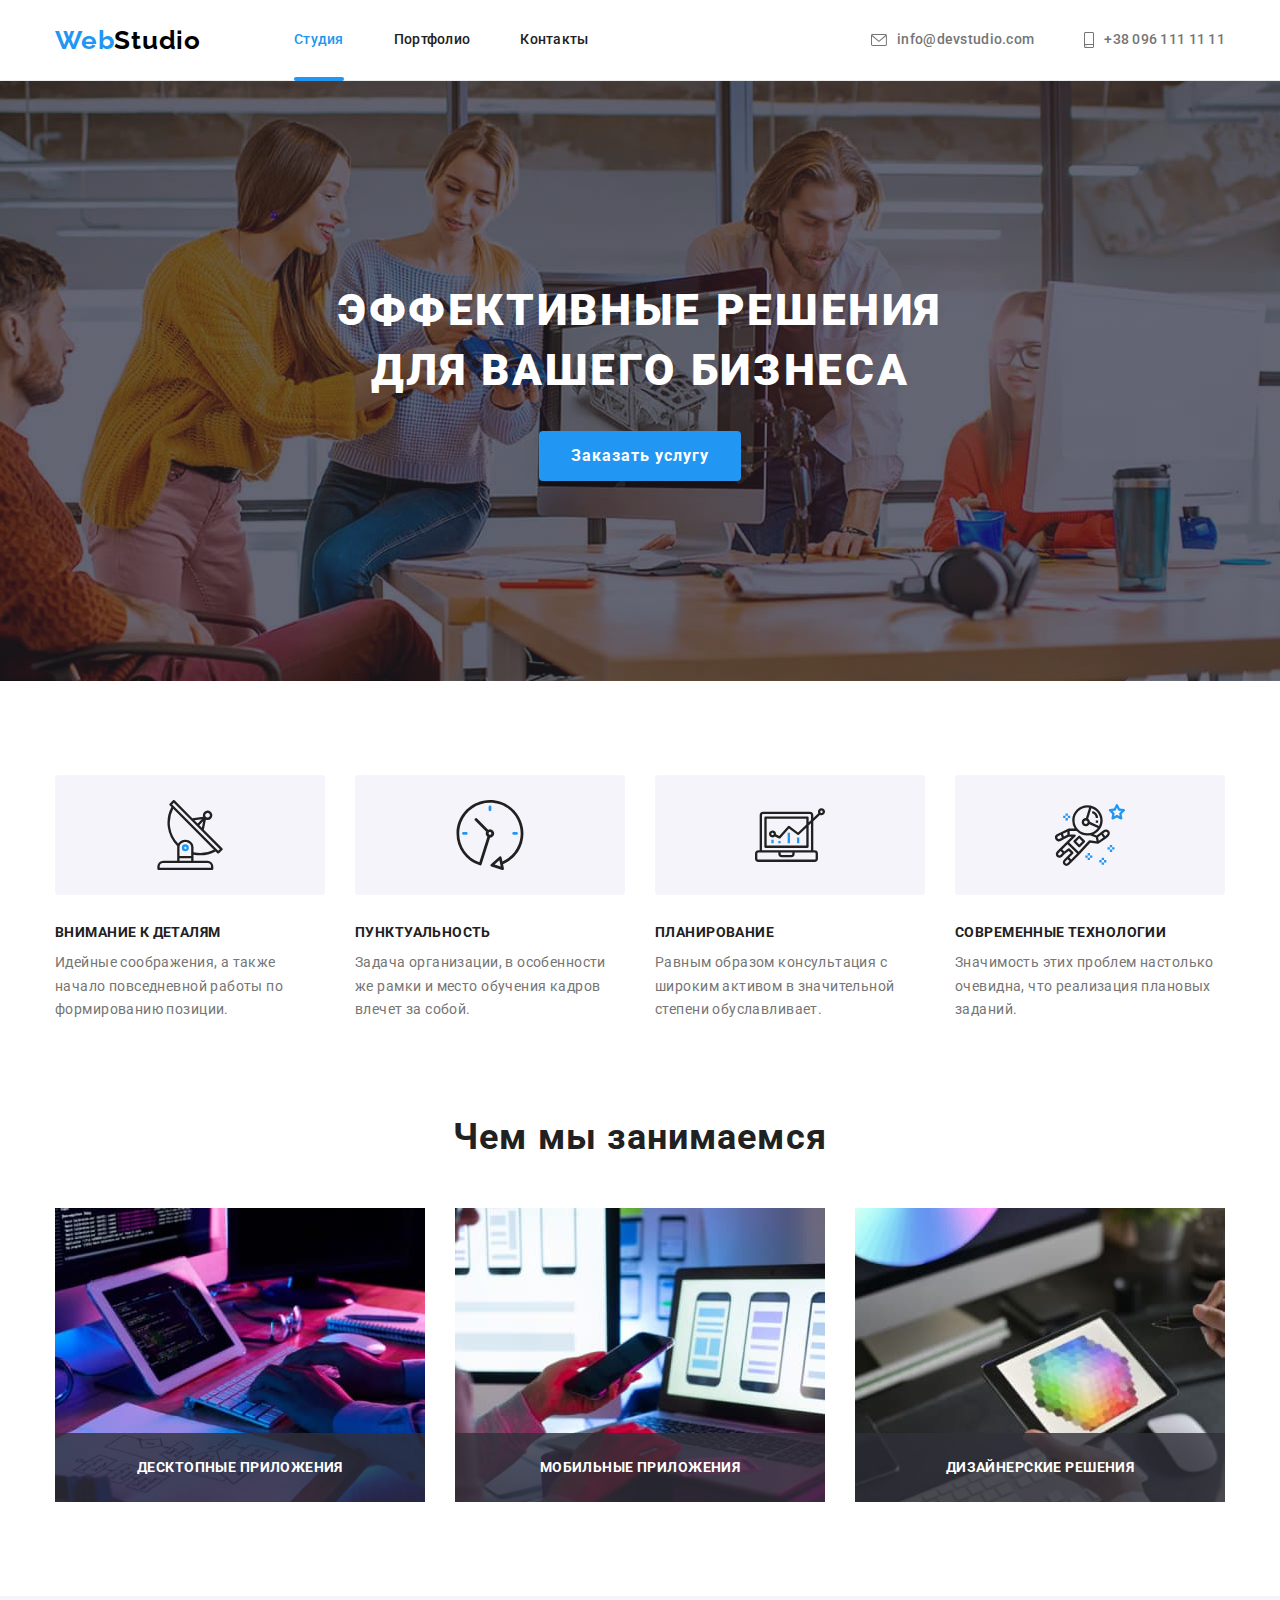
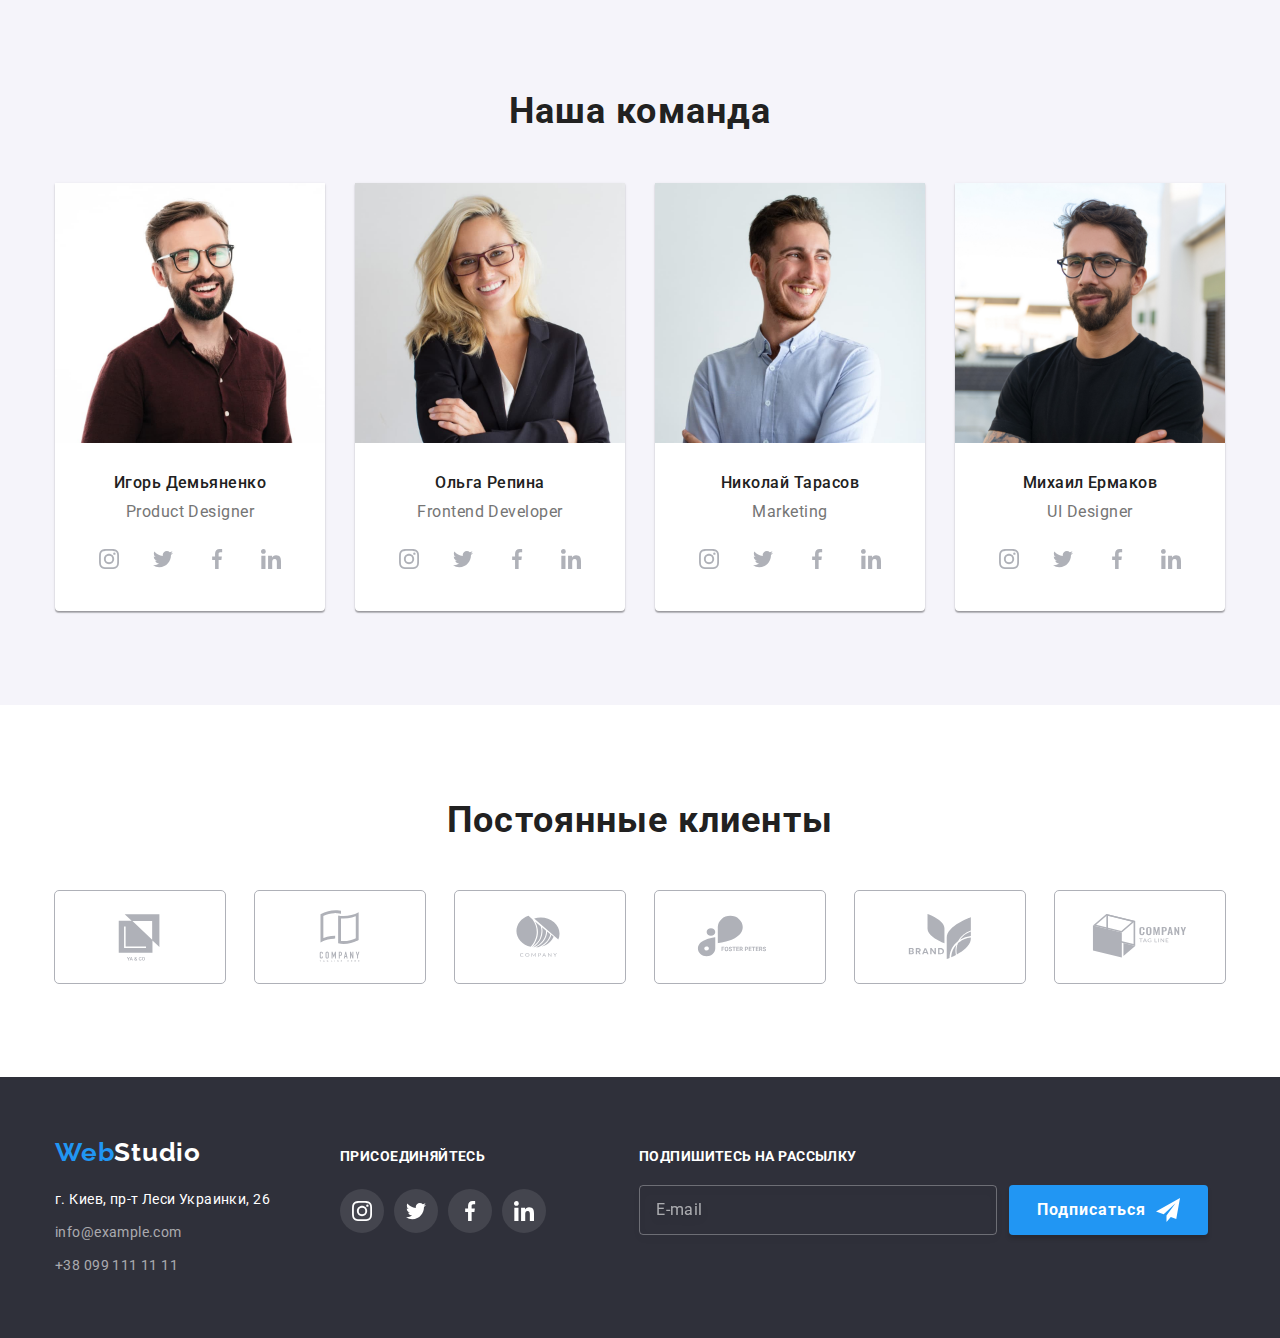
==== commit e53da5f3: "done" ====
--- a/index.html
+++ b/index.html
@@ -380,7 +380,7 @@
         </div>
     </footer> 
     <!--Backdrop-->
-    <div class="backdrop" data-modal>
+    <div class="backdrop is-hidden" data-modal>
         <div class="modal">
             <button type="button" class="close-button" data-modal-close>
                 <svg class="close-icon" width="16" height="16">
@@ -394,8 +394,7 @@
                 <div class="form-field">
                     <input class="form-field-input" type="text" name="user_name" id="user_name">
                     <svg class="form-field-icon" width="18" height="18">
-                        <use>
-
+                        <use href="images/icons.svg#icon-person-modal">
                         </use>
                     </svg>
                 </div>
@@ -403,8 +402,7 @@
                 <div class="form-field">
                     <input class="form-field-input" type="tel" name="user_tel" id="user_tel">
                     <svg class="form-field-icon" width="18" height="18">
-                        <use>
-
+                        <use href="images/icons.svg#icon-phone-modal">
                         </use>
                     </svg>
                 </div>
@@ -412,17 +410,26 @@
                 <div class="form-field">
                     <input class="form-field-input" type="email" name="user_email" id="user_email">
                     <svg class="form-field-icon" width="18" height="18">
-                        <use>
-
+                        <use href="images/icons.svg#icon-email-modal">
                         </use>
                     </svg>
                 </div>
                 <label class="form-label" for="user_comment">Комментарий</label>
-                <textarea class="form-comment" name="user_comment" id="user_comment" placeholder="Введите текст"></textarea>
-                <label class="form-label" for="agreement_acception">
-                    <input type="checkbox" id="agreement_acception" name="agreement_acception" value="agreement_accept">
-                    <span>Соглашаюсь с рассылкой и принимаю</span> 
-                    <a href="#">Условия договора</a></label>
+                    <textarea class="form-comment" name="user_comment" id="user_comment" placeholder="Введите текст"></textarea>
+                <div class="form-check">
+                    <input class="form-check-input visually-hidden" type="checkbox" id="agreement_acception" name="agreement_acception" value="agreement_accept">
+                    <label class="form-check-label" for="agreement_acception"> 
+                        <span>
+                            <svg class="check-icon" width="11" height="8"> 
+                                <use href="images/icons.svg#icon-check"></use>
+                            </svg>
+                        </span>
+                        Соглашаюсь с рассылкой и принимаю &#160;
+                        <a href="#" class="link agreemennt-link">
+                            Условия договора
+                        </a>
+                    </label>
+                </div>
                 <button class="form-btn" type="submit">Отправить</button>
             </form>
         </div>
--- a/css/styles.css
+++ b/css/styles.css
@@ -537,7 +537,10 @@
   display: flex;
   align-items: center;
   letter-spacing: 0.03em;
-  color: rgba(255, 255, 255, 0.6);
+  color: var(--button-text-color);
+}
+.subscribe-input:focus {
+  border-color: var(--accent-color-two);
 }
 .subscribe-input::placeholder {
   font-size: 16px;
@@ -620,20 +623,22 @@
   border: 1px solid rgba(0, 0, 0, 0.1);
   cursor: pointer;
 }
+
+.close-button:hover .close-icon {
+  fill: var(--accent-color-two);
+}
+.close-button:focus .close-icon {
+  fill: var(--accent-color-two);
+}
 .close-icon {
   fill: #000000;
+  transition: fill 250ms cubic-bezier(0.4, 0, 0.2, 1);
 }
 .is-hidden {
   opacity: 0;
   visibility: hidden;
   pointer-events: none;
 }
-
-/* .form {
-  display: flex;
-  flex-direction: column;
-  flex-wrap: wrap;
-} */
 
 .form-head {
   display: block;
@@ -644,16 +649,138 @@
   letter-spacing: 0.03em;
 }
 
+.form-field {
+  position: relative;
+  margin-bottom: 10px;
+}
+
 .form-label {
+  display: block;
+  margin-bottom: 4px;
+  font-size: 12px;
+  line-height: 1.17;
+  letter-spacing: 0.01em;
+  color: var(--paragraph-color);
 }
 
 .form-field-input {
   width: 100%;
+  height: 40px;
+  border: 1px solid rgba(33, 33, 33, 0.2);
+  border-radius: 4px;
+  padding: 12px 12px 12px 42px;
+  cursor: pointer;
+  outline-style: none;
+  font-size: 12px;
+  line-height: 1.17;
+  letter-spacing: 0.01em;
+  color: var(--paragraph-color);
+  transition: border-color 250ms cubic-bezier(0.4, 0, 0.2, 1);
+}
+
+.form-field-input:focus {
+  border-color: var(--accent-color-two);
+}
+
+.form-field-icon {
+  position: absolute;
+  top: 50%;
+  left: 12px;
+  transform: translateY(-50%);
+  fill: #212121;
+  transition: fill 250ms cubic-bezier(0.4, 0, 0.2, 1);
+}
+
+.form-field-input:focus + .form-field-icon {
+  fill: var(--accent-color-two);
 }
 .form-comment {
   width: 100%;
+  height: 120px;
+  padding: 12px 16px;
   resize: none;
-}
+  border: 1px solid rgba(33, 33, 33, 0.2);
+  box-sizing: border-box;
+  border-radius: 4px;
+  cursor: pointer;
+  outline-style: none;
+  font-size: 12px;
+  line-height: 1.17;
+  letter-spacing: 0.01em;
+  color: var(--paragraph-color);
+  transition: border-color 250ms cubic-bezier(0.4, 0, 0.2, 1);
+  margin-bottom: 20px;
+}
+.form-comment::placeholder {
+  font-size: 14px;
+  line-height: 1.14;
+  letter-spacing: 0.01em;
+  color: rgba(117, 117, 117, 0.5);
+}
+.form-comment:focus {
+  border-color: var(--accent-color-two);
+}
+.form-check {
+  margin-bottom: 30px;
+  display: flex;
+  align-items: center;
+  justify-content: center;
+}
+
+.form-check-label {
+  font-size: 14px;
+  line-height: 1.71;
+  letter-spacing: 0.03em;
+  display: flex;
+  align-items: center;
+  color: var(--paragraph-color);
+}
+
+.form-check-label > span {
+  width: 16px;
+  height: 15px;
+  border: 2px solid #2a2a2a;
+  border-radius: 2px;
+  display: flex;
+  align-items: center;
+  justify-content: center;
+  margin-right: 7px;
+  transition: background-color 250ms cubic-bezier(0.4, 0, 0.2, 1);
+}
+
+.check-icon {
+  fill: transparent;
+  transition: fill 250ms cubic-bezier(0.4, 0, 0.2, 1),
+    border 250ms cubic-bezier(0.4, 0, 0.2, 1);
+}
+
+.form-check-input:checked + .form-check-label > span {
+  border: none;
+  background-color: var(--accent-color-two);
+}
+.form-check-input:checked + .form-check-label .check-icon {
+  fill: var(--icon-color-two);
+}
+
+.form-check-label > a {
+  position: relative;
+  color: var(--accent-color-two);
+}
+
+.form-check-label > a::after {
+  content: "";
+  position: absolute;
+  bottom: 2px;
+  left: 0;
+  width: 100%;
+  height: 1px;
+  background-color: var(--accent-color-two);
+}
+
+.form-check-input {
+  margin-right: 7px;
+}
+
 .form-btn {
   display: block;
   margin: 0 auto;
